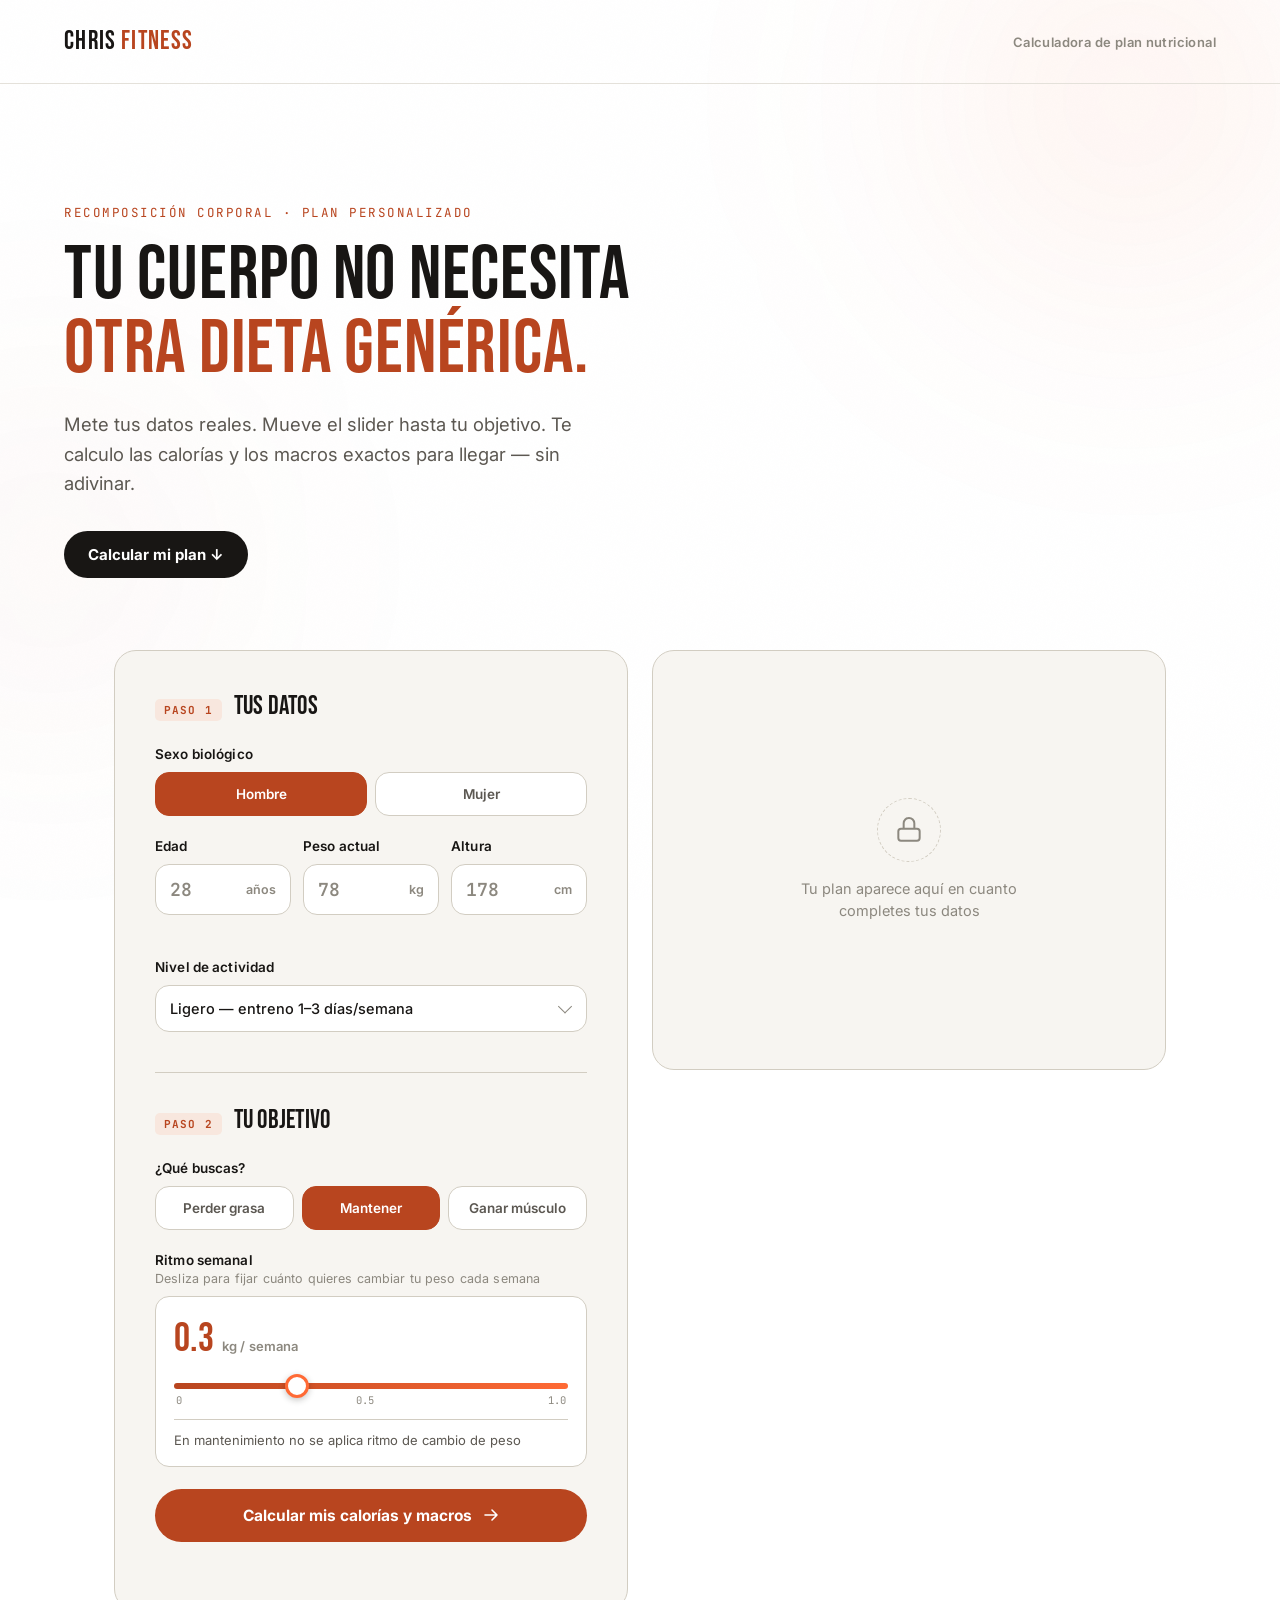
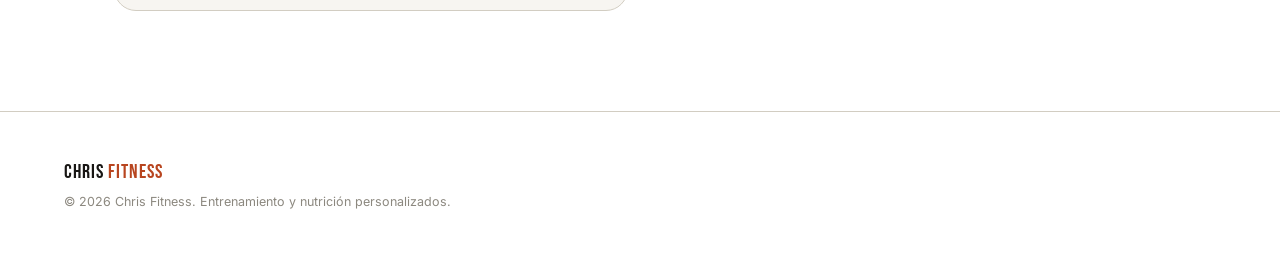
==== index.html @ 891bb75c "Add files via upload" ====
<!DOCTYPE html>
<html lang="es">
<head>
<meta charset="UTF-8">
<meta name="viewport" content="width=device-width, initial-scale=1.0">
<title>Chris Fitness — Calculadora de Calorías y Macros</title>
<meta name="description" content="Calcula tus calorías y macros personalizados en base a tu edad, peso, altura y objetivo. Recibe tu plan en tu correo.">

<link rel="preconnect" href="https://fonts.googleapis.com">
<link rel="preconnect" href="https://fonts.gstatic.com" crossorigin>
<link href="https://fonts.googleapis.com/css2?family=Bebas+Neue&family=Inter:wght@400;500;600;700;800&family=JetBrains+Mono:wght@400;500;600&display=swap" rel="stylesheet">

<link rel="stylesheet" href="style.css">
</head>
<body>

<!-- ===================== FONDO AMBIENTAL ===================== -->
<div class="grain"></div>
<div class="glow glow--1"></div>
<div class="glow glow--2"></div>

<!-- ===================== NAV ===================== -->
<header class="nav">
  <div class="nav__mark">CHRIS<span>FITNESS</span></div>
  <div class="nav__tag">Calculadora de plan nutricional</div>
</header>

<main>

  <!-- ===================== HERO ===================== -->
  <section class="hero">
    <p class="hero__eyebrow">Recomposición corporal · Plan personalizado</p>
    <h1 class="hero__title">
      Tu cuerpo no necesita<br>
      <span class="hero__title-accent">otra dieta genérica.</span>
    </h1>
    <p class="hero__sub">
      Mete tus datos reales. Mueve el slider hasta tu objetivo.
      Te calculo las calorías y los macros exactos para llegar — sin adivinar.
    </p>
    <a href="#calculadora" class="hero__cta">Calcular mi plan ↓</a>
  </section>

  <!-- ===================== CALCULADORA ===================== -->
  <section class="calc" id="calculadora">

    <div class="calc__panel">

      <div class="calc__head">
        <span class="calc__step">PASO 1</span>
        <h2>Tus datos</h2>
      </div>

      <!-- Sexo -->
      <div class="field">
        <label class="field__label">Sexo biológico</label>
        <div class="toggle-group" id="sexGroup">
          <button type="button" class="toggle-btn is-active" data-value="male">Hombre</button>
          <button type="button" class="toggle-btn" data-value="female">Mujer</button>
        </div>
      </div>

      <!-- Edad / Peso / Altura -->
      <div class="field-grid">
        <div class="field">
          <label class="field__label" for="age">Edad</label>
          <div class="input-unit">
            <input type="number" id="age" inputmode="numeric" placeholder="28" min="14" max="90">
            <span class="input-unit__suffix">años</span>
          </div>
        </div>
        <div class="field">
          <label class="field__label" for="weight">Peso actual</label>
          <div class="input-unit">
            <input type="number" id="weight" inputmode="decimal" placeholder="78" min="30" max="250" step="0.1">
            <span class="input-unit__suffix">kg</span>
          </div>
        </div>
        <div class="field">
          <label class="field__label" for="height">Altura</label>
          <div class="input-unit">
            <input type="number" id="height" inputmode="numeric" placeholder="178" min="120" max="230">
            <span class="input-unit__suffix">cm</span>
          </div>
        </div>
      </div>

      <!-- Actividad -->
      <div class="field">
        <label class="field__label">Nivel de actividad</label>
        <div class="select-wrap">
          <select id="activity">
            <option value="1.2">Sedentario — apenas me muevo, trabajo de oficina</option>
            <option value="1.375" selected>Ligero — entreno 1–3 días/semana</option>
            <option value="1.55">Moderado — entreno 3–5 días/semana</option>
            <option value="1.725">Alto — entreno 6–7 días/semana</option>
            <option value="1.9">Muy alto — entreno intenso + trabajo físico</option>
          </select>
        </div>
      </div>

      <div class="calc__head calc__head--spaced">
        <span class="calc__step">PASO 2</span>
        <h2>Tu objetivo</h2>
      </div>

      <!-- Objetivo -->
      <div class="field">
        <label class="field__label">¿Qué buscas?</label>
        <div class="toggle-group toggle-group--3" id="goalGroup">
          <button type="button" class="toggle-btn" data-value="lose">Perder grasa</button>
          <button type="button" class="toggle-btn is-active" data-value="maintain">Mantener</button>
          <button type="button" class="toggle-btn" data-value="gain">Ganar músculo</button>
        </div>
      </div>

      <!-- Slider de ritmo semanal -->
      <div class="field" id="paceField">
        <label class="field__label">
          Ritmo semanal
          <span class="field__hint">Desliza para fijar cuánto quieres cambiar tu peso cada semana</span>
        </label>

        <div class="slider-block">
          <div class="slider-block__readout">
            <span id="paceValue">0.5</span><span class="slider-block__unit">kg / semana</span>
          </div>

          <input type="range" id="paceSlider" min="0" max="10" step="1" value="3">

          <div class="slider-block__ticks" id="paceTicks"></div>
          <p class="slider-block__note" id="paceNote">Ritmo moderado — recomendado para la mayoría</p>
        </div>
      </div>

      <button class="calc__submit" id="calcBtn">
        <span>Calcular mis calorías y macros</span>
        <svg width="18" height="18" viewBox="0 0 18 18" fill="none"><path d="M3 9H15M15 9L10 4M15 9L10 14" stroke="currentColor" stroke-width="1.6" stroke-linecap="round" stroke-linejoin="round"/></svg>
      </button>
      <p class="calc__error" id="formError"></p>

    </div>

    <!-- ===================== RESULTADOS ===================== -->
    <div class="result" id="resultPanel">

      <div class="result__locked" id="resultLocked">
        <div class="result__locked-icon">
          <svg width="32" height="32" viewBox="0 0 24 24" fill="none"><rect x="4" y="11" width="16" height="9" rx="2" stroke="currentColor" stroke-width="1.5"/><path d="M8 11V7a4 4 0 018 0v4" stroke="currentColor" stroke-width="1.5"/></svg>
        </div>
        <p>Tu plan aparece aquí en cuanto completes tus datos</p>
      </div>

      <div class="result__content" id="resultContent">

        <div class="result__top">
          <span class="result__eyebrow" id="resultGoalLabel">TU PLAN</span>
          <h3 class="result__kcal"><span id="kcalValue">0</span><span class="result__kcal-unit">kcal / día</span></h3>
          <p class="result__sub" id="resultExplain"></p>
        </div>

        <div class="result__macros">
          <div class="macro-card macro-card--protein">
            <span class="macro-card__label">Proteína</span>
            <span class="macro-card__value"><span id="proteinG">0</span>g</span>
            <span class="macro-card__kcal" id="proteinKcal">0 kcal</span>
            <div class="macro-card__bar"><div class="macro-card__bar-fill" id="proteinBar"></div></div>
          </div>
          <div class="macro-card macro-card--carbs">
            <span class="macro-card__label">Carbohidratos</span>
            <span class="macro-card__value"><span id="carbsG">0</span>g</span>
            <span class="macro-card__kcal" id="carbsKcal">0 kcal</span>
            <div class="macro-card__bar"><div class="macro-card__bar-fill" id="carbsBar"></div></div>
          </div>
          <div class="macro-card macro-card--fat">
            <span class="macro-card__label">Grasas</span>
            <span class="macro-card__value"><span id="fatG">0</span>g</span>
            <span class="macro-card__kcal" id="fatKcal">0 kcal</span>
            <div class="macro-card__bar"><div class="macro-card__bar-fill" id="fatBar"></div></div>
          </div>
        </div>

        <div class="result__meta">
          <div class="result__meta-item">
            <span>Mantenimiento</span>
            <strong id="tdeeValue">0 kcal</strong>
          </div>
          <div class="result__meta-item">
            <span>Tiempo estimado al objetivo</span>
            <strong id="etaValue">—</strong>
          </div>
        </div>

        <!-- Email capture -->
        <div class="email-gate" id="emailGate">
          <div class="email-gate__divider"><span>Recibe tu dieta completa</span></div>
          <p class="email-gate__copy">Te mando tu plan detallado con reparto de comidas, alimentos recomendados y ajustes según tu progreso.</p>

          <form id="emailForm" class="email-gate__form">
            <input type="email" id="emailInput" placeholder="tucorreo@ejemplo.com" required autocomplete="email">
            <button type="submit" id="emailSubmitBtn">
              <span>Enviarme mi plan</span>
            </button>
          </form>
          <p class="email-gate__fine">Sin spam. Solo tu plan y seguimiento de Chris Fitness.</p>
          <p class="email-gate__status" id="emailStatus"></p>
        </div>

        <div class="email-gate__success" id="emailSuccess">
          <svg width="40" height="40" viewBox="0 0 24 24" fill="none"><circle cx="12" cy="12" r="10" stroke="currentColor" stroke-width="1.5"/><path d="M8 12.5L10.5 15L16 9" stroke="currentColor" stroke-width="1.7" stroke-linecap="round" stroke-linejoin="round"/></svg>
          <h4>Listo. Revisa tu correo.</h4>
          <p>Tu plan con macros, comidas y seguimiento llega en breve. Si no lo ves, revisa spam.</p>
        </div>

      </div>
    </div>

  </section>

</main>

<footer class="footer">
  <div class="nav__mark nav__mark--footer">CHRIS<span>FITNESS</span></div>
  <p>© 2026 Chris Fitness. Entrenamiento y nutrición personalizados.</p>
</footer>

<script src="script.js"></script>
</body>
</html>
---- style.css ----
/* ===================================================
   CHRIS FITNESS — Calculadora de Calorías y Macros
   Sistema de diseño (tema claro):
   Color  → blanco #FFFFFF, crema panel #F7F5F1, gris línea #E4E1DA,
            negro texto #181614, gris texto #5C5852,
            naranja CF #FF6A35, ámbar profundo #B8451F
   Type   → Bebas Neue (display/números), Inter (cuerpo), JetBrains Mono (datos)
   ================================================== */

:root {
  --bg: #FFFFFF;
  --panel: #F7F5F1;
  --panel-2: #EFEBE3;
  --line: #E4E1DA;
  --line-strong: #D2CDC2;
  --ink: #181614;
  --ink-dim: #5C5852;
  --ink-faint: #8C887F;
  --orange: #FF6A35;
  --orange-deep: #B8451F;
  --orange-dim: rgba(255,106,53,0.10);
  --protein: #FF6A35;
  --carbs: #D89A1E;
  --fat: #2F9E63;

  --display: 'Bebas Neue', sans-serif;
  --body: 'Inter', sans-serif;
  --mono: 'JetBrains Mono', monospace;

  --radius: 14px;
  --radius-lg: 22px;
}

* { box-sizing: border-box; }

html { scroll-behavior: smooth; }

@media (prefers-reduced-motion: reduce) {
  html { scroll-behavior: auto; }
  *, *::before, *::after { animation-duration: 0.001ms !important; transition-duration: 0.001ms !important; }
}

body {
  margin: 0;
  background: var(--bg);
  color: var(--ink);
  font-family: var(--body);
  -webkit-font-smoothing: antialiased;
  position: relative;
  overflow-x: hidden;
}

/* ---------- ambient bg ---------- */
.grain {
  position: fixed; inset: 0; pointer-events: none; z-index: 1;
  opacity: 0.02;
  background-image: url("data:image/svg+xml,%3Csvg xmlns='http://www.w3.org/2000/svg' width='120' height='120'%3E%3Cfilter id='n'%3E%3CfeTurbulence type='fractalNoise' baseFrequency='0.9' numOctaves='2' stitchTiles='stitch'/%3E%3C/filter%3E%3Crect width='100%25' height='100%25' filter='url(%23n)'/%3E%3C/svg%3E");
}
.glow {
  position: fixed; border-radius: 50%; filter: blur(120px); pointer-events: none; z-index: 0;
}
.glow--1 { width: 600px; height: 600px; top: -200px; right: -150px; background: radial-gradient(circle, rgba(255,107,53,0.10), transparent 70%); }
.glow--2 { width: 500px; height: 500px; bottom: 10%; left: -200px; background: radial-gradient(circle, rgba(184,69,31,0.06), transparent 70%); }

main, header, footer { position: relative; z-index: 2; }


/* ---------- nav ---------- */
.nav {
  display: flex; align-items: center; justify-content: space-between;
  padding: 26px clamp(20px, 5vw, 64px);
  border-bottom: 1px solid var(--line);
}
.nav__mark {
  font-family: var(--display);
  font-size: 26px; letter-spacing: 0.05em;
  color: var(--ink);
  font-weight: 400;
}
.nav__mark span { color: var(--orange-deep); margin-left: 0.18em; }
.nav__tag {
  font-size: 13px; color: var(--ink-faint);
  font-weight: 600; letter-spacing: 0.03em;
  display: none;
}
@media (min-width: 640px) { .nav__tag { display: block; } }

/* ---------- hero ---------- */
.hero {
  padding: clamp(56px, 10vw, 120px) clamp(20px, 5vw, 64px) clamp(40px, 6vw, 72px);
  max-width: 900px;
}
.hero__eyebrow {
  font-family: var(--mono);
  font-size: 12.5px; letter-spacing: 0.12em; text-transform: uppercase;
  color: var(--orange-deep);
  margin: 0 0 18px;
}
.hero__title {
  font-family: var(--display);
  font-weight: 400;
  font-size: clamp(40px, 7vw, 76px);
  line-height: 0.98;
  letter-spacing: 0.01em;
  margin: 0 0 22px;
  color: var(--ink);
}
.hero__title-accent { color: var(--orange-deep); }
.hero__sub {
  font-size: clamp(16px, 2vw, 18.5px);
  line-height: 1.6;
  color: var(--ink-dim);
  max-width: 540px;
  margin: 0 0 32px;
  font-weight: 400;
}
.hero__cta {
  display: inline-flex; align-items: center; gap: 8px;
  font-family: var(--body); font-weight: 700; font-size: 15px;
  color: #FFFFFF; background: var(--ink);
  padding: 14px 24px; border-radius: 100px;
  text-decoration: none;
  transition: transform 0.2s ease, background 0.2s ease;
}
.hero__cta:hover { background: var(--orange); transform: translateY(-2px); }

/* ---------- calc layout ---------- */
.calc {
  padding: 0 clamp(20px, 5vw, 64px) clamp(60px, 8vw, 100px);
  max-width: 1180px;
  margin: 0 auto;
  display: grid;
  grid-template-columns: 1fr;
  gap: 20px;
  scroll-margin-top: 24px;
}
@media (min-width: 980px) {
  .calc { grid-template-columns: 1fr 1fr; align-items: start; gap: 24px; }
}

.calc__panel, .result {
  background: var(--panel);
  border: 1px solid var(--line-strong);
  border-radius: var(--radius-lg);
  padding: clamp(24px, 4vw, 40px);
}

.calc__head { display: flex; align-items: baseline; gap: 12px; margin-bottom: 24px; }
.calc__head--spaced { margin-top: 40px; padding-top: 32px; border-top: 1px solid var(--line-strong); }
.calc__step {
  font-family: var(--mono); font-size: 11px; letter-spacing: 0.1em;
  color: var(--orange-deep); background: var(--orange-dim);
  padding: 4px 9px; border-radius: 5px; font-weight: 700;
}
.calc__head h2 {
  font-family: var(--display); font-weight: 400; font-size: 26px;
  margin: 0; letter-spacing: 0.01em; color: var(--ink);
}

.field { margin-bottom: 22px; }
.field__label {
  display: block; font-size: 13.5px; font-weight: 600;
  color: var(--ink); margin-bottom: 10px; letter-spacing: 0.01em;
}
.field__hint {
  display: block; font-size: 12.5px; font-weight: 400;
  color: var(--ink-faint); margin-top: 3px;
}

.field-grid {
  display: grid; grid-template-columns: repeat(3, 1fr); gap: 12px;
  margin-bottom: 22px;
}
@media (max-width: 480px) { .field-grid { gap: 10px; } }

.input-unit {
  position: relative; display: flex; align-items: center;
  background: #FFFFFF; border: 1px solid var(--line-strong);
  border-radius: var(--radius); overflow: hidden;
  transition: border-color 0.15s ease;
}
.input-unit:focus-within { border-color: var(--orange); }
.input-unit input {
  width: 100%; background: transparent; border: none; outline: none;
  color: var(--ink); font-family: var(--mono); font-size: 18px; font-weight: 600;
  padding: 13px 8px 13px 14px;
  -moz-appearance: textfield;
}
.input-unit input::-webkit-outer-spin-button,
.input-unit input::-webkit-inner-spin-button { -webkit-appearance: none; margin: 0; }
.input-unit input::placeholder { color: var(--ink-faint); }
.input-unit__suffix {
  font-size: 12.5px; color: var(--ink-faint); padding-right: 14px;
  white-space: nowrap; font-weight: 600;
}

.toggle-group {
  display: grid; grid-template-columns: 1fr 1fr; gap: 8px;
}
.toggle-group--3 { grid-template-columns: 1fr 1fr 1fr; }
.toggle-btn {
  font-family: var(--body); font-weight: 600; font-size: 13.5px;
  color: var(--ink-dim); background: #FFFFFF;
  border: 1px solid var(--line-strong); border-radius: var(--radius);
  padding: 13px 10px; cursor: pointer;
  transition: all 0.18s ease;
}
.toggle-btn:hover { border-color: var(--orange); color: var(--ink); }
.toggle-btn.is-active {
  background: var(--orange-deep); border-color: var(--orange-deep); color: #FFFFFF;
}

.select-wrap {
  position: relative; background: #FFFFFF;
  border: 1px solid var(--line-strong); border-radius: var(--radius);
}
.select-wrap::after {
  content: ''; position: absolute; right: 16px; top: 50%;
  width: 9px; height: 9px; border-right: 1.5px solid var(--ink-faint); border-bottom: 1.5px solid var(--ink-faint);
  transform: translateY(-65%) rotate(45deg); pointer-events: none;
}
.select-wrap select {
  width: 100%; appearance: none; background: transparent; border: none; outline: none;
  color: var(--ink); font-family: var(--body); font-size: 14.5px; font-weight: 500;
  padding: 14px 36px 14px 14px; cursor: pointer;
}
.select-wrap select option { background: #FFFFFF; color: var(--ink); }

/* ---------- pace slider (signature element) ---------- */
.slider-block {
  background: #FFFFFF; border: 1px solid var(--line-strong);
  border-radius: var(--radius); padding: 22px 18px 18px;
}
.slider-block__readout {
  font-family: var(--display); font-size: 40px; line-height: 1;
  color: var(--orange-deep); margin-bottom: 14px;
  display: flex; align-items: baseline; gap: 8px;
}
.slider-block__unit {
  font-family: var(--body); font-size: 13px; font-weight: 600;
  color: var(--ink-faint); letter-spacing: 0.01em;
}

#paceSlider {
  -webkit-appearance: none; appearance: none;
  width: 100%; height: 6px; border-radius: 4px;
  background: linear-gradient(90deg, var(--orange-deep), var(--orange));
  outline: none; cursor: pointer; margin: 6px 0 4px;
}
#paceSlider::-webkit-slider-thumb {
  -webkit-appearance: none; appearance: none;
  width: 24px; height: 24px; border-radius: 50%;
  background: #FFFFFF; border: 3px solid var(--orange);
  cursor: grab; box-shadow: 0 2px 6px rgba(24,22,20,0.25);
  transition: transform 0.12s ease;
}
#paceSlider::-webkit-slider-thumb:active { cursor: grabbing; transform: scale(1.12); }
#paceSlider::-moz-range-thumb {
  width: 24px; height: 24px; border-radius: 50%;
  background: #FFFFFF; border: 3px solid var(--orange);
  cursor: grab; box-shadow: 0 2px 6px rgba(24,22,20,0.25);
}
#paceSlider:focus-visible { outline: 2px solid var(--orange-deep); outline-offset: 4px; }

.slider-block__ticks {
  display: flex; justify-content: space-between;
  font-family: var(--mono); font-size: 10.5px; color: var(--ink-faint);
  padding: 0 2px; margin-bottom: 12px;
}
.slider-block__ticks span.is-current { color: var(--orange-deep); font-weight: 700; }

.slider-block__note {
  margin: 0; font-size: 13px; color: var(--ink-dim);
  border-top: 1px solid var(--line-strong); padding-top: 12px;
}

#paceField.is-disabled { opacity: 0.4; pointer-events: none; filter: grayscale(0.6); }

.calc__submit {
  width: 100%; display: flex; align-items: center; justify-content: center; gap: 10px;
  background: var(--orange-deep); color: #FFFFFF;
  font-family: var(--body); font-weight: 700; font-size: 15.5px;
  border: none; border-radius: 100px; padding: 17px 20px;
  cursor: pointer; margin-top: 8px;
  transition: background 0.18s ease, transform 0.15s ease;
}
.calc__submit:hover { background: var(--orange); transform: translateY(-1px); }
.calc__submit:active { transform: translateY(0); }
.calc__submit svg { transition: transform 0.18s ease; }
.calc__submit:hover svg { transform: translateX(3px); }

.calc__error {
  color: #C0392B; font-size: 13px; font-weight: 600; text-align: center;
  margin: 12px 0 0; min-height: 16px;
}

/* ---------- result panel ---------- */
.result {
  min-height: 420px;
  display: flex; flex-direction: column;
  position: relative;
}
@media (min-width: 980px) { .result { position: sticky; top: 24px; } }

.result__locked {
  flex: 1; display: flex; flex-direction: column; align-items: center; justify-content: center;
  text-align: center; gap: 16px; padding: 40px 20px; color: var(--ink-faint);
}
.result__locked-icon {
  width: 64px; height: 64px; border-radius: 50%;
  border: 1px dashed var(--line-strong);
  display: flex; align-items: center; justify-content: center;
  color: var(--ink-faint);
}
.result__locked p { margin: 0; font-size: 14.5px; max-width: 240px; line-height: 1.5; }

.result__content { display: none; flex: 1; flex-direction: column; }
.result__content.is-visible { display: flex; animation: rise 0.5s ease; }
@keyframes rise { from { opacity: 0; transform: translateY(10px); } to { opacity: 1; transform: translateY(0); } }

.result__eyebrow {
  font-family: var(--mono); font-size: 11.5px; letter-spacing: 0.12em;
  color: var(--orange-deep); font-weight: 700;
}
.result__kcal {
  font-family: var(--display); font-weight: 400;
  font-size: clamp(56px, 8vw, 80px); line-height: 0.95;
  margin: 8px 0 6px; color: var(--ink);
  display: flex; align-items: baseline; gap: 12px; flex-wrap: wrap;
}
.result__kcal-unit { font-family: var(--body); font-size: 15px; font-weight: 600; color: var(--ink-faint); }
.result__sub { margin: 0 0 26px; color: var(--ink-dim); font-size: 14.5px; line-height: 1.55; max-width: 460px; }

.result__macros { display: grid; grid-template-columns: 1fr 1fr 1fr; gap: 10px; margin-bottom: 24px; }
@media (max-width: 420px) { .result__macros { grid-template-columns: 1fr; } }

.macro-card {
  background: #FFFFFF; border: 1px solid var(--line-strong);
  border-radius: var(--radius); padding: 16px 14px;
  display: flex; flex-direction: column; gap: 4px;
}
.macro-card__label { font-size: 12px; font-weight: 600; color: var(--ink-faint); }
.macro-card__value { font-family: var(--display); font-size: 30px; color: var(--ink); line-height: 1; margin-top: 2px; }
.macro-card__kcal { font-family: var(--mono); font-size: 11px; color: var(--ink-faint); }
.macro-card__bar {
  height: 4px; border-radius: 3px; background: var(--line-strong);
  margin-top: 10px; overflow: hidden;
}
.macro-card__bar-fill { height: 100%; width: 0%; border-radius: 3px; transition: width 0.6s ease; }
.macro-card--protein .macro-card__bar-fill { background: var(--protein); }
.macro-card--carbs .macro-card__bar-fill { background: var(--carbs); }
.macro-card--fat .macro-card__bar-fill { background: var(--fat); }

.result__meta {
  display: grid; grid-template-columns: 1fr 1fr; gap: 10px; margin-bottom: 28px;
}
.result__meta-item {
  background: #FFFFFF; border: 1px solid var(--line-strong);
  border-radius: var(--radius); padding: 14px 16px;
  display: flex; flex-direction: column; gap: 6px;
}
.result__meta-item span { font-size: 11.5px; color: var(--ink-faint); font-weight: 600; }
.result__meta-item strong { font-family: var(--mono); font-size: 16px; color: var(--ink); font-weight: 700; }

/* ---------- email gate ---------- */
.email-gate {
  border-top: 1px solid var(--line-strong); padding-top: 24px; margin-top: auto;
}
.email-gate__divider {
  text-align: center; position: relative; margin-bottom: 16px;
}
.email-gate__divider span {
  font-family: var(--mono); font-size: 11.5px; letter-spacing: 0.08em; text-transform: uppercase;
  color: var(--orange-deep); background: var(--panel); padding: 0 4px; font-weight: 700;
}
.email-gate__copy {
  font-size: 13.5px; color: var(--ink-dim); text-align: center;
  margin: 0 0 18px; line-height: 1.5;
}
.email-gate__form {
  display: flex; gap: 8px; flex-wrap: wrap;
}
.email-gate__form input {
  flex: 1 1 200px; background: #FFFFFF; border: 1px solid var(--line-strong);
  border-radius: 100px; padding: 13px 18px; color: var(--ink);
  font-family: var(--body); font-size: 14px; outline: none;
  transition: border-color 0.15s ease;
}
.email-gate__form input:focus { border-color: var(--orange); }
.email-gate__form input::placeholder { color: var(--ink-faint); }
.email-gate__form button {
  flex: 0 0 auto; background: var(--ink); color: #FFFFFF;
  font-family: var(--body); font-weight: 700; font-size: 14px;
  border: none; border-radius: 100px; padding: 13px 22px; cursor: pointer;
  transition: background 0.18s ease, opacity 0.18s ease;
  white-space: nowrap;
}
.email-gate__form button:hover { background: var(--orange); }
.email-gate__form button:disabled { opacity: 0.6; cursor: not-allowed; }
.email-gate__fine { text-align: center; font-size: 11.5px; color: var(--ink-faint); margin: 12px 0 0; }
.email-gate__status { text-align: center; font-size: 13px; color: #C0392B; margin: 10px 0 0; min-height: 16px; font-weight: 600; }

.email-gate__success {
  display: none; flex-direction: column; align-items: center; text-align: center;
  gap: 10px; padding: 30px 10px 10px; border-top: 1px solid var(--line-strong); margin-top: auto;
  color: var(--fat);
}
.email-gate__success.is-visible { display: flex; animation: rise 0.5s ease; }
.email-gate__success h4 { font-family: var(--display); font-weight: 400; font-size: 22px; margin: 4px 0 0; color: var(--ink); letter-spacing: 0.01em; }
.email-gate__success p { margin: 0; font-size: 13.5px; color: var(--ink-dim); max-width: 320px; line-height: 1.5; }

/* ---------- footer ---------- */
.footer {
  padding: 48px clamp(20px, 5vw, 64px) 60px;
  display: flex; flex-direction: column; gap: 10px;
  border-top: 1px solid var(--line-strong);
}
.nav__mark--footer { font-size: 20px; }
.footer p { margin: 0; font-size: 12.5px; color: var(--ink-faint); }
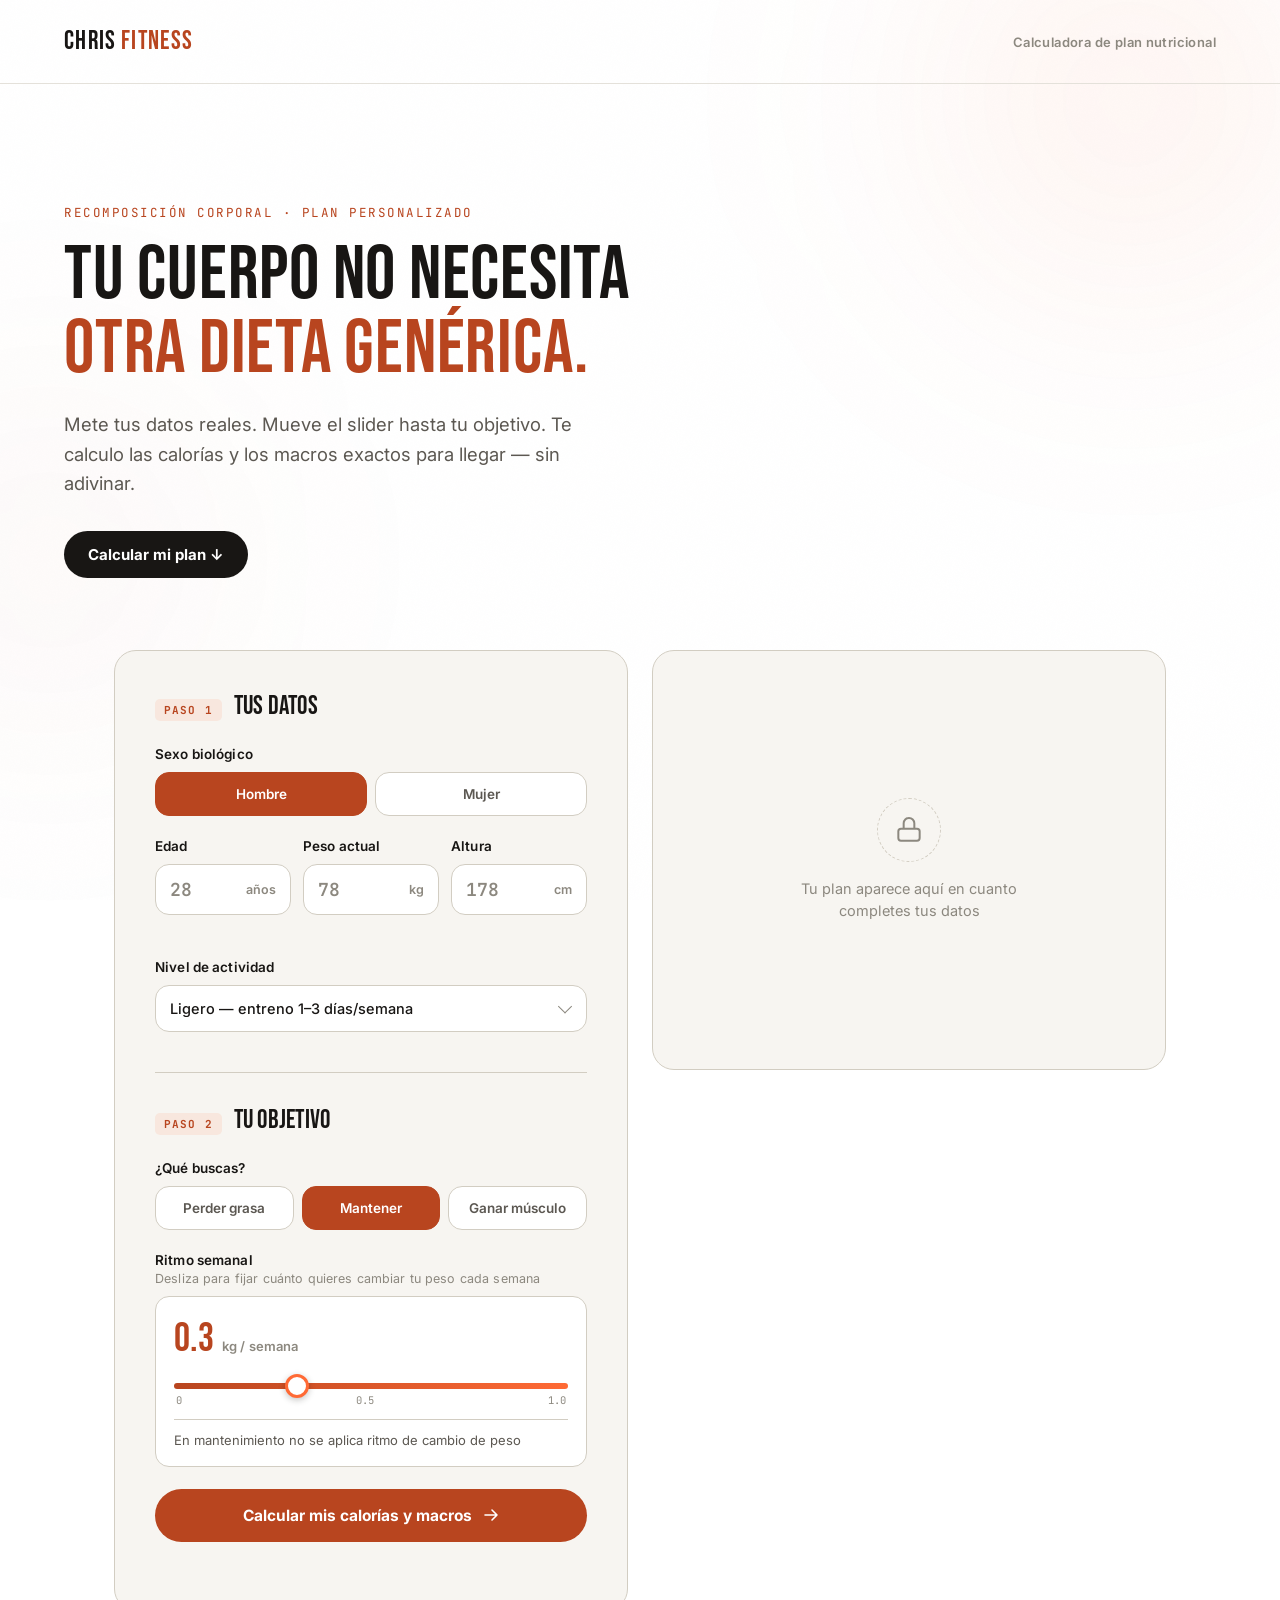
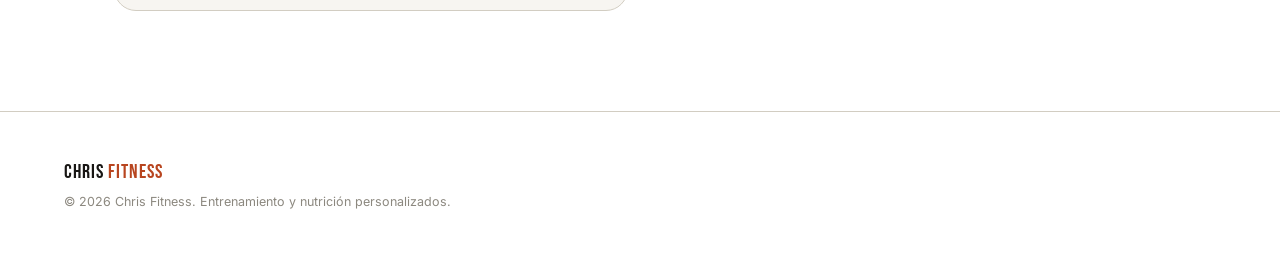
==== commit c6995fe0: "Add files via upload" ====
--- a/index.html
+++ b/index.html
@@ -4,7 +4,7 @@
 <meta charset="UTF-8">
 <meta name="viewport" content="width=device-width, initial-scale=1.0">
 <title>Chris Fitness — Calculadora de Calorías y Macros</title>
-<meta name="description" content="Calcula tus calorías y macros personalizados en base a tu edad, peso, altura y objetivo. Recibe tu plan en tu correo.">
+<meta name="description" content="Calcula tus calorías y macros personalizados en base a tu edad, peso, altura y objetivo. Recibe ideas de menú al instante.">
 
 <link rel="preconnect" href="https://fonts.googleapis.com">
 <link rel="preconnect" href="https://fonts.gstatic.com" crossorigin>
@@ -191,30 +191,38 @@
           </div>
         </div>
 
-        <!-- Email capture -->
-        <div class="email-gate" id="emailGate">
-          <div class="email-gate__divider"><span>Recibe tu dieta completa</span></div>
-          <p class="email-gate__copy">Te mando tu plan detallado con reparto de comidas, alimentos recomendados y ajustes según tu progreso.</p>
-
-          <form id="emailForm" class="email-gate__form">
-            <input type="email" id="emailInput" placeholder="tucorreo@ejemplo.com" required autocomplete="email">
-            <button type="submit" id="emailSubmitBtn">
-              <span>Enviarme mi plan</span>
-            </button>
-          </form>
-          <p class="email-gate__fine">Sin spam. Solo tu plan y seguimiento de Chris Fitness.</p>
-          <p class="email-gate__status" id="emailStatus"></p>
-        </div>
-
-        <div class="email-gate__success" id="emailSuccess">
-          <svg width="40" height="40" viewBox="0 0 24 24" fill="none"><circle cx="12" cy="12" r="10" stroke="currentColor" stroke-width="1.5"/><path d="M8 12.5L10.5 15L16 9" stroke="currentColor" stroke-width="1.7" stroke-linecap="round" stroke-linejoin="round"/></svg>
-          <h4>Listo. Revisa tu correo.</h4>
-          <p>Tu plan con macros, comidas y seguimiento llega en breve. Si no lo ves, revisa spam.</p>
-        </div>
-
-      </div>
-    </div>
-
+      </div>
+    </div>
+
+  </section>
+
+  <!-- ===================== MENÚ DE COMIDAS ===================== -->
+  <section class="menu" id="menuSection">
+    <div class="menu__head">
+      <span class="calc__step">PASO 3</span>
+      <h2>Aquí te dejo varias ideas de menús</h2>
+      <p class="menu__sub">No es tu plan 100% personalizado — son ejemplos para que veas cómo encajar tus macros. Para algo hecho a tu medida, hablamos.</p>
+    </div>
+
+    <div class="menu__tabs" id="menuTabs"></div>
+    <div class="menu__board" id="menuBoard"></div>
+    <button type="button" class="menu__refresh" id="menuRefreshBtn">
+      <svg width="15" height="15" viewBox="0 0 16 16" fill="none"><path d="M13.5 8a5.5 5.5 0 11-1.6-3.9M13.5 2v3.5H10" stroke="currentColor" stroke-width="1.4" stroke-linecap="round" stroke-linejoin="round"/></svg>
+      <span>Generar otras opciones</span>
+    </button>
+
+    <!-- WhatsApp CTA: siguiente nivel -->
+    <div class="wa-cta">
+      <div class="wa-cta__icon">
+        <svg width="22" height="22" viewBox="0 0 24 24" fill="currentColor"><path d="M17.6 6.32A8.86 8.86 0 0012.04 3.5a8.93 8.93 0 00-7.74 13.4L3.5 21l4.22-1.1a8.92 8.92 0 004.32 1.1h.01a8.93 8.93 0 008.93-8.93 8.86 8.86 0 00-2.78-5.75zm-5.56 13.7h-.01a7.4 7.4 0 01-3.78-1.04l-.27-.16-2.81.74.75-2.74-.18-.28a7.43 7.43 0 1113.78-3.92 7.44 7.44 0 01-7.48 7.4zm4.08-5.56c-.22-.11-1.32-.65-1.53-.73-.2-.07-.35-.11-.5.11-.15.22-.57.73-.7.88-.13.15-.26.16-.48.05-.22-.11-.94-.35-1.79-1.1-.66-.59-1.1-1.32-1.23-1.54-.13-.22-.01-.34.1-.45.1-.1.22-.26.33-.39.11-.13.15-.22.22-.37.07-.15.04-.28-.02-.39-.05-.11-.5-1.2-.68-1.65-.18-.43-.36-.37-.5-.38h-.43c-.15 0-.39.05-.59.28-.2.22-.78.76-.78 1.85 0 1.09.8 2.15.91 2.3.11.15 1.57 2.4 3.81 3.36.53.23.95.37 1.27.47.53.17 1.02.15 1.4.09.43-.06 1.32-.54 1.5-1.06.19-.52.19-.96.13-1.06-.06-.09-.2-.15-.42-.26z"/></svg>
+      </div>
+      <h4 class="wa-cta__title">¿Quieres llevarlo al siguiente nivel?</h4>
+      <p class="wa-cta__copy">Estos menús son una idea de partida. Si quieres un plan 100% adaptado a ti, con seguimiento real y ajustes semanales, hablamos por WhatsApp.</p>
+      <a href="https://wa.me/message/N67CCCESBR3SO1" target="_blank" rel="noopener" class="wa-cta__btn">
+        <svg width="18" height="18" viewBox="0 0 24 24" fill="currentColor"><path d="M17.6 6.32A8.86 8.86 0 0012.04 3.5a8.93 8.93 0 00-7.74 13.4L3.5 21l4.22-1.1a8.92 8.92 0 004.32 1.1h.01a8.93 8.93 0 008.93-8.93 8.86 8.86 0 00-2.78-5.75zm-5.56 13.7h-.01a7.4 7.4 0 01-3.78-1.04l-.27-.16-2.81.74.75-2.74-.18-.28a7.43 7.43 0 1113.78-3.92 7.44 7.44 0 01-7.48 7.4zm4.08-5.56c-.22-.11-1.32-.65-1.53-.73-.2-.07-.35-.11-.5.11-.15.22-.57.73-.7.88-.13.15-.26.16-.48.05-.22-.11-.94-.35-1.79-1.1-.66-.59-1.1-1.32-1.23-1.54-.13-.22-.01-.34.1-.45.1-.1.22-.26.33-.39.11-.13.15-.22.22-.37.07-.15.04-.28-.02-.39-.05-.11-.5-1.2-.68-1.65-.18-.43-.36-.37-.5-.38h-.43c-.15 0-.39.05-.59.28-.2.22-.78.76-.78 1.85 0 1.09.8 2.15.91 2.3.11.15 1.57 2.4 3.81 3.36.53.23.95.37 1.27.47.53.17 1.02.15 1.4.09.43-.06 1.32-.54 1.5-1.06.19-.52.19-.96.13-1.06-.06-.09-.2-.15-.42-.26z"/></svg>
+        <span>Hablar con Chris por WhatsApp</span>
+      </a>
+    </div>
   </section>
 
 </main>
@@ -224,6 +232,7 @@
   <p>© 2026 Chris Fitness. Entrenamiento y nutrición personalizados.</p>
 </footer>
 
+<script src="meals.js"></script>
 <script src="script.js"></script>
 </body>
 </html>
--- a/style.css
+++ b/style.css
@@ -362,52 +362,121 @@
 .result__meta-item span { font-size: 11.5px; color: var(--ink-faint); font-weight: 600; }
 .result__meta-item strong { font-family: var(--mono); font-size: 16px; color: var(--ink); font-weight: 700; }
 
-/* ---------- email gate ---------- */
-.email-gate {
-  border-top: 1px solid var(--line-strong); padding-top: 24px; margin-top: auto;
-}
-.email-gate__divider {
-  text-align: center; position: relative; margin-bottom: 16px;
-}
-.email-gate__divider span {
-  font-family: var(--mono); font-size: 11.5px; letter-spacing: 0.08em; text-transform: uppercase;
-  color: var(--orange-deep); background: var(--panel); padding: 0 4px; font-weight: 700;
-}
-.email-gate__copy {
-  font-size: 13.5px; color: var(--ink-dim); text-align: center;
-  margin: 0 0 18px; line-height: 1.5;
-}
-.email-gate__form {
-  display: flex; gap: 8px; flex-wrap: wrap;
-}
-.email-gate__form input {
-  flex: 1 1 200px; background: #FFFFFF; border: 1px solid var(--line-strong);
-  border-radius: 100px; padding: 13px 18px; color: var(--ink);
-  font-family: var(--body); font-size: 14px; outline: none;
-  transition: border-color 0.15s ease;
-}
-.email-gate__form input:focus { border-color: var(--orange); }
-.email-gate__form input::placeholder { color: var(--ink-faint); }
-.email-gate__form button {
-  flex: 0 0 auto; background: var(--ink); color: #FFFFFF;
-  font-family: var(--body); font-weight: 700; font-size: 14px;
-  border: none; border-radius: 100px; padding: 13px 22px; cursor: pointer;
-  transition: background 0.18s ease, opacity 0.18s ease;
-  white-space: nowrap;
-}
-.email-gate__form button:hover { background: var(--orange); }
-.email-gate__form button:disabled { opacity: 0.6; cursor: not-allowed; }
-.email-gate__fine { text-align: center; font-size: 11.5px; color: var(--ink-faint); margin: 12px 0 0; }
-.email-gate__status { text-align: center; font-size: 13px; color: #C0392B; margin: 10px 0 0; min-height: 16px; font-weight: 600; }
-
-.email-gate__success {
-  display: none; flex-direction: column; align-items: center; text-align: center;
-  gap: 10px; padding: 30px 10px 10px; border-top: 1px solid var(--line-strong); margin-top: auto;
-  color: var(--fat);
-}
-.email-gate__success.is-visible { display: flex; animation: rise 0.5s ease; }
-.email-gate__success h4 { font-family: var(--display); font-weight: 400; font-size: 22px; margin: 4px 0 0; color: var(--ink); letter-spacing: 0.01em; }
-.email-gate__success p { margin: 0; font-size: 13.5px; color: var(--ink-dim); max-width: 320px; line-height: 1.5; }
+/* ---------- menú de comidas ---------- */
+.menu {
+  padding: 0 clamp(20px, 5vw, 64px) clamp(60px, 8vw, 100px);
+  max-width: 900px;
+  margin: 0 auto;
+  display: none;
+}
+.menu.is-visible { display: block; animation: rise 0.5s ease; }
+
+.menu__head { text-align: center; margin-bottom: 28px; }
+.menu__head .calc__step { display: inline-block; margin-bottom: 14px; }
+.menu__head h2 {
+  font-family: var(--display); font-weight: 400; font-size: clamp(28px, 4vw, 36px);
+  margin: 0 0 8px; color: var(--ink); letter-spacing: 0.01em;
+}
+.menu__sub { margin: 0; color: var(--ink-dim); font-size: 15px; }
+
+.menu__tabs {
+  display: flex; justify-content: center; gap: 8px; margin-bottom: 24px; flex-wrap: wrap;
+}
+.menu-tab {
+  font-family: var(--body); font-weight: 700; font-size: 13.5px;
+  color: var(--ink-dim); background: #FFFFFF;
+  border: 1px solid var(--line-strong); border-radius: 100px;
+  padding: 11px 20px; cursor: pointer;
+  transition: all 0.18s ease;
+}
+.menu-tab:hover { border-color: var(--orange-deep); color: var(--ink); }
+.menu-tab.is-active { background: var(--ink); border-color: var(--ink); color: #FFFFFF; }
+
+.menu__board { display: flex; flex-direction: column; gap: 14px; }
+
+.meal-card {
+  background: var(--panel); border: 1px solid var(--line-strong);
+  border-radius: var(--radius-lg); padding: 22px clamp(18px, 3vw, 28px);
+}
+.meal-card__head {
+  display: flex; align-items: baseline; justify-content: space-between;
+  margin-bottom: 16px; flex-wrap: wrap; gap: 6px;
+  border-bottom: 1px solid var(--line-strong); padding-bottom: 14px;
+}
+.meal-card__title {
+  font-family: var(--display); font-weight: 400; font-size: 22px;
+  color: var(--ink); letter-spacing: 0.01em; margin: 0;
+}
+.meal-card__kcal {
+  font-family: var(--mono); font-size: 13px; font-weight: 600; color: var(--orange-deep);
+}
+.meal-card__items { display: flex; flex-direction: column; gap: 10px; margin-bottom: 16px; }
+.meal-card__item {
+  display: flex; justify-content: space-between; align-items: baseline;
+  font-size: 14px; gap: 12px;
+}
+.meal-card__item-name { color: var(--ink); font-weight: 500; }
+.meal-card__item-grams {
+  font-family: var(--mono); font-size: 13px; color: var(--ink-faint);
+  white-space: nowrap; flex-shrink: 0;
+}
+.meal-card__macros {
+  display: flex; gap: 16px; flex-wrap: wrap;
+  font-family: var(--mono); font-size: 12px; color: var(--ink-dim);
+  border-top: 1px solid var(--line-strong); padding-top: 14px;
+}
+.meal-card__macros b { color: var(--ink); font-weight: 700; }
+
+.menu__daytotal {
+  display: flex; justify-content: center; gap: 24px; flex-wrap: wrap;
+  background: var(--ink); border-radius: var(--radius-lg);
+  padding: 18px 24px; margin-top: 4px;
+}
+.menu__daytotal-item { text-align: center; }
+.menu__daytotal-item span {
+  display: block; font-size: 11px; color: rgba(255,255,255,0.6); font-weight: 600;
+  letter-spacing: 0.04em; text-transform: uppercase; margin-bottom: 4px;
+}
+.menu__daytotal-item strong {
+  font-family: var(--display); font-size: 22px; color: #FFFFFF; font-weight: 400;
+}
+
+.menu__refresh {
+  display: flex; align-items: center; justify-content: center; gap: 8px;
+  margin: 20px auto 0; background: none; border: 1px solid var(--line-strong);
+  border-radius: 100px; padding: 11px 20px; font-family: var(--body);
+  font-weight: 600; font-size: 13.5px; color: var(--ink-dim); cursor: pointer;
+  transition: all 0.18s ease;
+}
+.menu__refresh:hover { border-color: var(--orange-deep); color: var(--ink); }
+
+/* ---------- WhatsApp CTA ---------- */
+.wa-cta {
+  margin-top: 24px; padding-top: 28px; border-top: 1px solid var(--line-strong);
+  display: flex; flex-direction: column; align-items: center; text-align: center;
+}
+.wa-cta__icon {
+  width: 48px; height: 48px; border-radius: 50%;
+  background: #128C7E; color: #FFFFFF;
+  display: flex; align-items: center; justify-content: center;
+  margin-bottom: 14px;
+}
+.wa-cta__title {
+  font-family: var(--display); font-weight: 400; font-size: 22px;
+  color: var(--ink); margin: 0 0 8px; letter-spacing: 0.01em;
+}
+.wa-cta__copy {
+  font-size: 13.5px; color: var(--ink-dim); line-height: 1.55;
+  max-width: 380px; margin: 0 0 20px;
+}
+.wa-cta__btn {
+  display: inline-flex; align-items: center; gap: 9px;
+  background: #128C7E; color: #FFFFFF; text-decoration: none;
+  font-family: var(--body); font-weight: 700; font-size: 14.5px;
+  padding: 14px 26px; border-radius: 100px;
+  transition: background 0.18s ease, transform 0.15s ease;
+}
+.wa-cta__btn:hover { background: #0E6E63; transform: translateY(-1px); }
 
 /* ---------- footer ---------- */
 .footer {
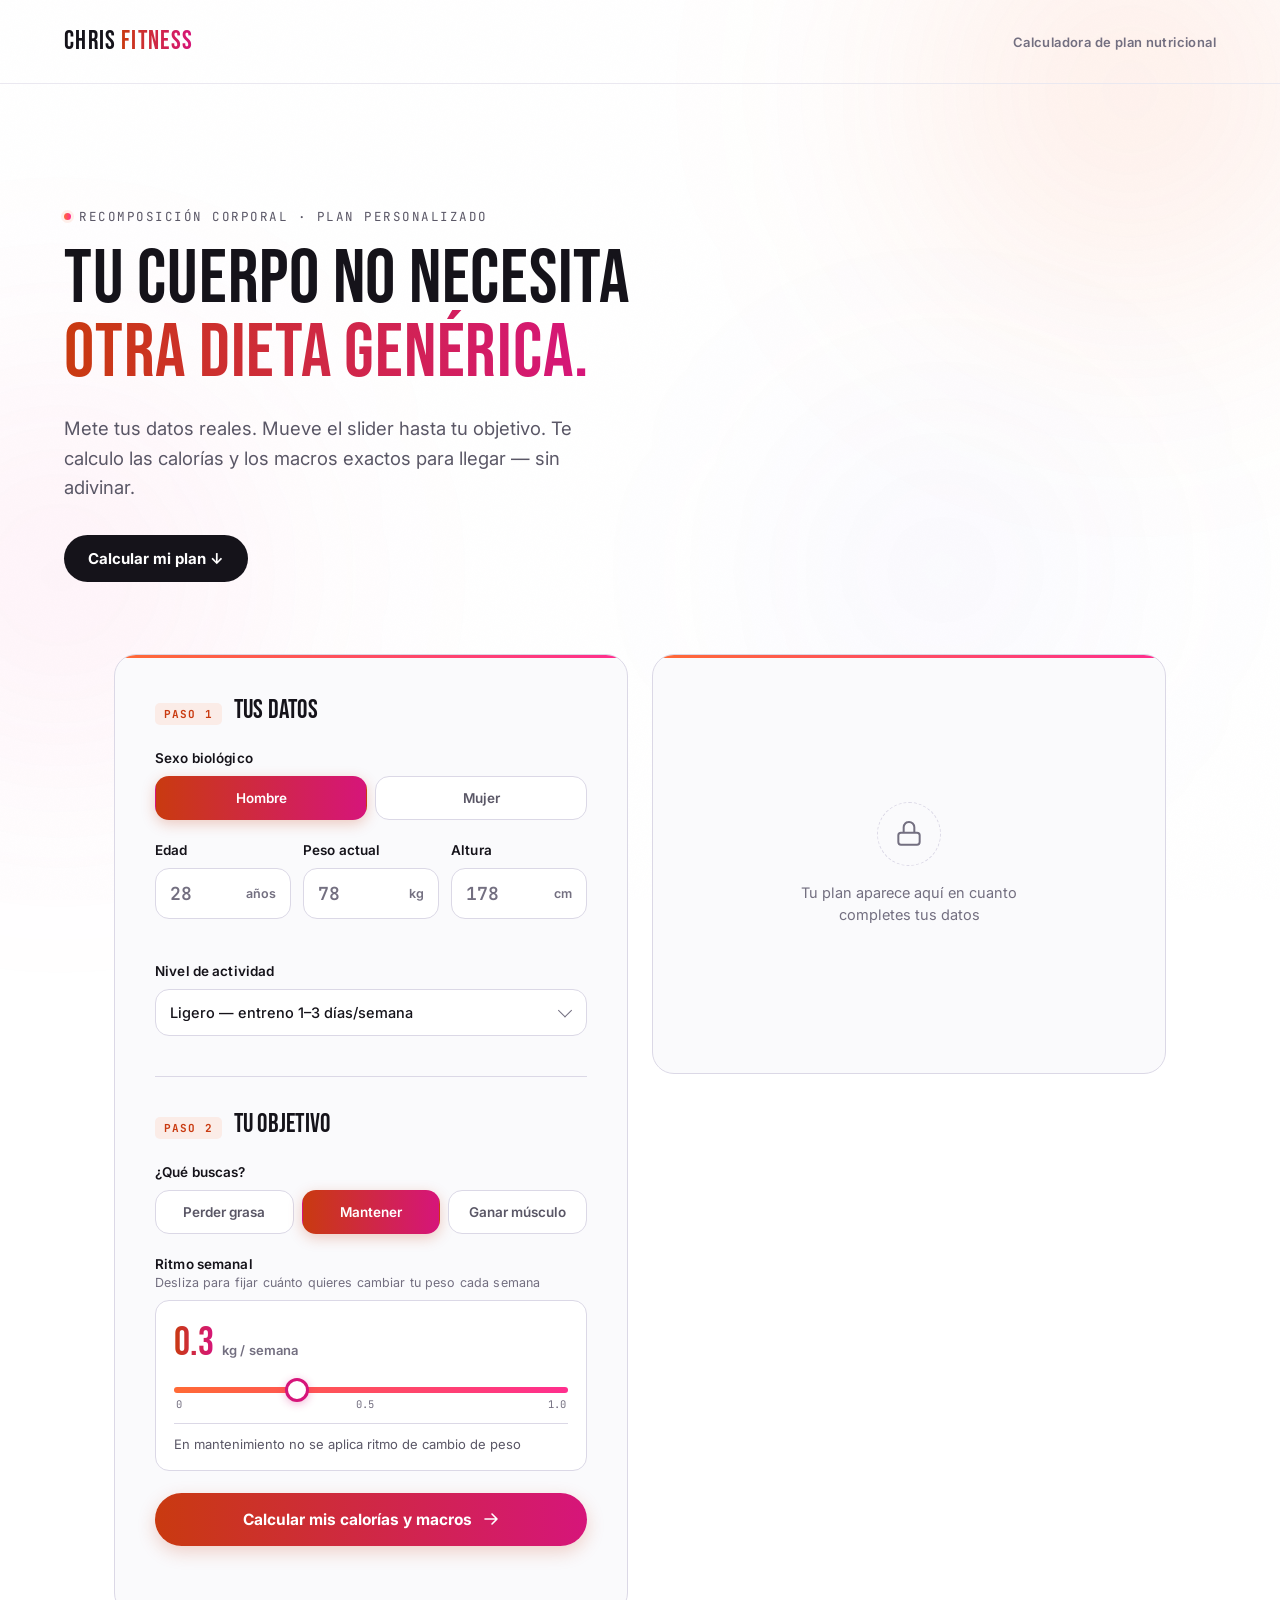
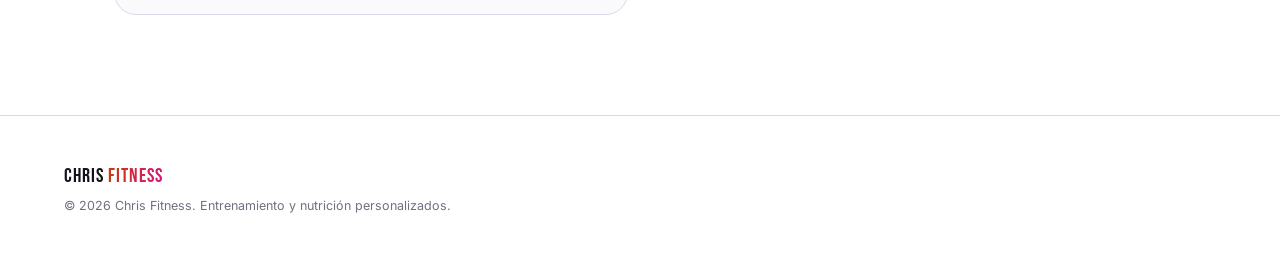
==== commit ad28b394: "Add files via upload" ====
--- a/index.html
+++ b/index.html
@@ -18,6 +18,7 @@
 <div class="grain"></div>
 <div class="glow glow--1"></div>
 <div class="glow glow--2"></div>
+<div class="glow glow--3"></div>
 
 <!-- ===================== NAV ===================== -->
 <header class="nav">
@@ -199,9 +200,20 @@
   <!-- ===================== MENÚ DE COMIDAS ===================== -->
   <section class="menu" id="menuSection">
     <div class="menu__head">
-      <span class="calc__step">PASO 3</span>
+      <div class="menu__badges">
+        <span class="calc__step">PASO 3</span>
+        <span class="menu__example-badge">
+          <svg width="13" height="13" viewBox="0 0 16 16" fill="none"><path d="M8 1L9.8 5.6L14.5 6L11 9.2L12 14L8 11.5L4 14L5 9.2L1.5 6L6.2 5.6L8 1Z" stroke="currentColor" stroke-width="1.3" stroke-linejoin="round"/></svg>
+          Solo ejemplos
+        </span>
+      </div>
       <h2>Aquí te dejo varias ideas de menús</h2>
       <p class="menu__sub">No es tu plan 100% personalizado — son ejemplos para que veas cómo encajar tus macros. Para algo hecho a tu medida, hablamos.</p>
+    </div>
+
+    <div class="menu__disclaimer">
+      <svg width="18" height="18" viewBox="0 0 24 24" fill="none"><circle cx="12" cy="12" r="9" stroke="currentColor" stroke-width="1.6"/><path d="M12 8v5" stroke="currentColor" stroke-width="1.6" stroke-linecap="round"/><circle cx="12" cy="16" r="0.9" fill="currentColor"/></svg>
+      <p><strong>Esto son ideas, no tu dieta real.</strong> Combinan alimentos que encajan con tus macros, pero un plan de verdad tiene en cuenta tus gustos, alergias, horarios y progreso semana a semana.</p>
     </div>
 
     <div class="menu__tabs" id="menuTabs"></div>
--- a/style.css
+++ b/style.css
@@ -1,27 +1,35 @@
 /* ===================================================
    CHRIS FITNESS — Calculadora de Calorías y Macros
-   Sistema de diseño (tema claro):
-   Color  → blanco #FFFFFF, crema panel #F7F5F1, gris línea #E4E1DA,
-            negro texto #181614, gris texto #5C5852,
-            naranja CF #FF6A35, ámbar profundo #B8451F
-   Type   → Bebas Neue (display/números), Inter (cuerpo), JetBrains Mono (datos)
+   Sistema de diseño (tema claro, futurista):
+   Color  → blanco #FFFFFF, panel #FAFAFC, tinta #15131A,
+            naranja CF #FF6A35, magenta energía #E5157A, violeta #6C5CE7
+   Type   → Bebas Neue (display/números, con gradiente en cifras clave),
+            Inter (cuerpo), JetBrains Mono (datos/HUD)
    ================================================== */
 
 :root {
   --bg: #FFFFFF;
-  --panel: #F7F5F1;
-  --panel-2: #EFEBE3;
-  --line: #E4E1DA;
-  --line-strong: #D2CDC2;
-  --ink: #181614;
-  --ink-dim: #5C5852;
-  --ink-faint: #8C887F;
+  --panel: #FAFAFC;
+  --panel-2: #F2F1F7;
+  --line: #EAE8F0;
+  --line-strong: #DBD8E6;
+  --ink: #15131A;
+  --ink-dim: #5A5766;
+  --ink-faint: #736F80;
   --orange: #FF6A35;
-  --orange-deep: #B8451F;
+  --orange-deep: #C93A10;
   --orange-dim: rgba(255,106,53,0.10);
-  --protein: #FF6A35;
-  --carbs: #D89A1E;
-  --fat: #2F9E63;
+  --magenta: #FF2E8E;
+  --magenta-deep: #D6157A;
+  --violet: #6C5CE7;
+  --violet-text: #5B4BD6;
+  --violet-dim: rgba(108,92,231,0.10);
+  --protein: #C93A10;
+  --carbs: #9C640B;
+  --fat: #167D4A;
+
+  --grad-energy: linear-gradient(90deg, var(--orange-deep), var(--magenta-deep));
+  --grad-energy-soft: linear-gradient(90deg, var(--orange), var(--magenta));
 
   --display: 'Bebas Neue', sans-serif;
   --body: 'Inter', sans-serif;
@@ -59,10 +67,12 @@
 .glow {
   position: fixed; border-radius: 50%; filter: blur(120px); pointer-events: none; z-index: 0;
 }
-.glow--1 { width: 600px; height: 600px; top: -200px; right: -150px; background: radial-gradient(circle, rgba(255,107,53,0.10), transparent 70%); }
-.glow--2 { width: 500px; height: 500px; bottom: 10%; left: -200px; background: radial-gradient(circle, rgba(184,69,31,0.06), transparent 70%); }
+.glow--1 { width: 620px; height: 620px; top: -220px; right: -160px; background: radial-gradient(circle, rgba(255,106,53,0.16), transparent 70%); }
+.glow--2 { width: 560px; height: 560px; bottom: 5%; left: -220px; background: radial-gradient(circle, rgba(255,46,142,0.10), transparent 70%); }
+.glow--3 { width: 420px; height: 420px; top: 40%; right: 10%; background: radial-gradient(circle, rgba(108,92,231,0.08), transparent 70%); }
 
 main, header, footer { position: relative; z-index: 2; }
+
 
 
 /* ---------- nav ---------- */
@@ -77,7 +87,17 @@
   color: var(--ink);
   font-weight: 400;
 }
-.nav__mark span { color: var(--orange-deep); margin-left: 0.18em; }
+.nav__mark span {
+  margin-left: 0.18em;
+  color: var(--orange-deep); /* fallback si no soporta background-clip */
+  background: var(--grad-energy);
+  -webkit-background-clip: text;
+  background-clip: text;
+  -webkit-text-fill-color: transparent;
+}
+@supports not (-webkit-background-clip: text) {
+  .nav__mark span { color: var(--orange-deep); }
+}
 .nav__tag {
   font-size: 13px; color: var(--ink-faint);
   font-weight: 600; letter-spacing: 0.03em;
@@ -93,8 +113,15 @@
 .hero__eyebrow {
   font-family: var(--mono);
   font-size: 12.5px; letter-spacing: 0.12em; text-transform: uppercase;
-  color: var(--orange-deep);
+  color: var(--ink-dim);
   margin: 0 0 18px;
+  display: inline-flex; align-items: center; gap: 8px;
+}
+.hero__eyebrow::before {
+  content: ''; width: 7px; height: 7px; border-radius: 50%;
+  background: var(--grad-energy-soft);
+  box-shadow: 0 0 0 3px var(--orange-dim);
+  flex-shrink: 0;
 }
 .hero__title {
   font-family: var(--display);
@@ -105,7 +132,13 @@
   margin: 0 0 22px;
   color: var(--ink);
 }
-.hero__title-accent { color: var(--orange-deep); }
+.hero__title-accent {
+  color: var(--orange-deep); /* fallback */
+  background: var(--grad-energy);
+  -webkit-background-clip: text;
+  background-clip: text;
+  -webkit-text-fill-color: transparent;
+}
 .hero__sub {
   font-size: clamp(16px, 2vw, 18.5px);
   line-height: 1.6;
@@ -120,9 +153,13 @@
   color: #FFFFFF; background: var(--ink);
   padding: 14px 24px; border-radius: 100px;
   text-decoration: none;
-  transition: transform 0.2s ease, background 0.2s ease;
-}
-.hero__cta:hover { background: var(--orange); transform: translateY(-2px); }
+  transition: transform 0.2s ease, background 0.2s ease, box-shadow 0.2s ease;
+}
+.hero__cta:hover {
+  background: var(--grad-energy);
+  transform: translateY(-2px);
+  box-shadow: 0 8px 24px rgba(255,46,142,0.25);
+}
 
 /* ---------- calc layout ---------- */
 .calc {
@@ -143,6 +180,12 @@
   border: 1px solid var(--line-strong);
   border-radius: var(--radius-lg);
   padding: clamp(24px, 4vw, 40px);
+  position: relative;
+  overflow: hidden;
+}
+.calc__panel::before, .result::before {
+  content: ''; position: absolute; top: 0; left: 0; right: 0; height: 3px;
+  background: var(--grad-energy-soft);
 }
 
 .calc__head { display: flex; align-items: baseline; gap: 12px; margin-bottom: 24px; }
@@ -175,11 +218,11 @@
 
 .input-unit {
   position: relative; display: flex; align-items: center;
-  background: #FFFFFF; border: 1px solid var(--line-strong);
+  background: #FFFFFF; border: 1.5px solid var(--line-strong);
   border-radius: var(--radius); overflow: hidden;
-  transition: border-color 0.15s ease;
-}
-.input-unit:focus-within { border-color: var(--orange); }
+  transition: border-color 0.15s ease, box-shadow 0.15s ease;
+}
+.input-unit:focus-within { border-color: var(--violet); box-shadow: 0 0 0 3px var(--violet-dim); }
 .input-unit input {
   width: 100%; background: transparent; border: none; outline: none;
   color: var(--ink); font-family: var(--mono); font-size: 18px; font-weight: 600;
@@ -201,13 +244,14 @@
 .toggle-btn {
   font-family: var(--body); font-weight: 600; font-size: 13.5px;
   color: var(--ink-dim); background: #FFFFFF;
-  border: 1px solid var(--line-strong); border-radius: var(--radius);
+  border: 1.5px solid var(--line-strong); border-radius: var(--radius);
   padding: 13px 10px; cursor: pointer;
   transition: all 0.18s ease;
 }
 .toggle-btn:hover { border-color: var(--orange); color: var(--ink); }
 .toggle-btn.is-active {
-  background: var(--orange-deep); border-color: var(--orange-deep); color: #FFFFFF;
+  background: var(--grad-energy); border-color: transparent; color: #FFFFFF;
+  box-shadow: 0 4px 14px rgba(201,58,16,0.25);
 }
 
 .select-wrap {
@@ -228,13 +272,20 @@
 
 /* ---------- pace slider (signature element) ---------- */
 .slider-block {
-  background: #FFFFFF; border: 1px solid var(--line-strong);
+  background: #FFFFFF; border: 1.5px solid var(--line-strong);
   border-radius: var(--radius); padding: 22px 18px 18px;
 }
 .slider-block__readout {
   font-family: var(--display); font-size: 40px; line-height: 1;
-  color: var(--orange-deep); margin-bottom: 14px;
+  margin-bottom: 14px;
   display: flex; align-items: baseline; gap: 8px;
+}
+.slider-block__readout span:first-child {
+  color: var(--orange-deep); /* fallback */
+  background: var(--grad-energy);
+  -webkit-background-clip: text;
+  background-clip: text;
+  -webkit-text-fill-color: transparent;
 }
 .slider-block__unit {
   font-family: var(--body); font-size: 13px; font-weight: 600;
@@ -244,30 +295,30 @@
 #paceSlider {
   -webkit-appearance: none; appearance: none;
   width: 100%; height: 6px; border-radius: 4px;
-  background: linear-gradient(90deg, var(--orange-deep), var(--orange));
+  background: var(--grad-energy-soft);
   outline: none; cursor: pointer; margin: 6px 0 4px;
 }
 #paceSlider::-webkit-slider-thumb {
   -webkit-appearance: none; appearance: none;
   width: 24px; height: 24px; border-radius: 50%;
-  background: #FFFFFF; border: 3px solid var(--orange);
-  cursor: grab; box-shadow: 0 2px 6px rgba(24,22,20,0.25);
+  background: #FFFFFF; border: 3px solid var(--magenta-deep);
+  cursor: grab; box-shadow: 0 2px 8px rgba(214,21,122,0.3);
   transition: transform 0.12s ease;
 }
 #paceSlider::-webkit-slider-thumb:active { cursor: grabbing; transform: scale(1.12); }
 #paceSlider::-moz-range-thumb {
   width: 24px; height: 24px; border-radius: 50%;
-  background: #FFFFFF; border: 3px solid var(--orange);
-  cursor: grab; box-shadow: 0 2px 6px rgba(24,22,20,0.25);
-}
-#paceSlider:focus-visible { outline: 2px solid var(--orange-deep); outline-offset: 4px; }
+  background: #FFFFFF; border: 3px solid var(--magenta-deep);
+  cursor: grab; box-shadow: 0 2px 8px rgba(214,21,122,0.3);
+}
+#paceSlider:focus-visible { outline: 2px solid var(--violet); outline-offset: 4px; }
 
 .slider-block__ticks {
   display: flex; justify-content: space-between;
   font-family: var(--mono); font-size: 10.5px; color: var(--ink-faint);
   padding: 0 2px; margin-bottom: 12px;
 }
-.slider-block__ticks span.is-current { color: var(--orange-deep); font-weight: 700; }
+.slider-block__ticks span.is-current { color: var(--magenta-deep); font-weight: 700; }
 
 .slider-block__note {
   margin: 0; font-size: 13px; color: var(--ink-dim);
@@ -278,13 +329,14 @@
 
 .calc__submit {
   width: 100%; display: flex; align-items: center; justify-content: center; gap: 10px;
-  background: var(--orange-deep); color: #FFFFFF;
+  background: var(--grad-energy); color: #FFFFFF;
   font-family: var(--body); font-weight: 700; font-size: 15.5px;
   border: none; border-radius: 100px; padding: 17px 20px;
   cursor: pointer; margin-top: 8px;
-  transition: background 0.18s ease, transform 0.15s ease;
-}
-.calc__submit:hover { background: var(--orange); transform: translateY(-1px); }
+  transition: transform 0.15s ease, box-shadow 0.18s ease;
+  box-shadow: 0 6px 18px rgba(201,58,16,0.22);
+}
+.calc__submit:hover { transform: translateY(-2px); box-shadow: 0 10px 26px rgba(214,21,122,0.3); }
 .calc__submit:active { transform: translateY(0); }
 .calc__submit svg { transition: transform 0.18s ease; }
 .calc__submit:hover svg { transform: translateX(3px); }
@@ -338,7 +390,9 @@
   background: #FFFFFF; border: 1px solid var(--line-strong);
   border-radius: var(--radius); padding: 16px 14px;
   display: flex; flex-direction: column; gap: 4px;
-}
+  transition: border-color 0.2s ease, transform 0.2s ease;
+}
+.macro-card:hover { border-color: var(--line-strong); transform: translateY(-2px); }
 .macro-card__label { font-size: 12px; font-weight: 600; color: var(--ink-faint); }
 .macro-card__value { font-family: var(--display); font-size: 30px; color: var(--ink); line-height: 1; margin-top: 2px; }
 .macro-card__kcal { font-family: var(--mono); font-size: 11px; color: var(--ink-faint); }
@@ -371,13 +425,34 @@
 }
 .menu.is-visible { display: block; animation: rise 0.5s ease; }
 
-.menu__head { text-align: center; margin-bottom: 28px; }
-.menu__head .calc__step { display: inline-block; margin-bottom: 14px; }
+.menu__head { text-align: center; margin-bottom: 22px; }
+.menu__badges {
+  display: flex; align-items: center; justify-content: center; gap: 8px;
+  margin-bottom: 14px; flex-wrap: wrap;
+}
+.menu__badges .calc__step { margin-bottom: 0; }
+.menu__example-badge {
+  display: inline-flex; align-items: center; gap: 5px;
+  font-family: var(--mono); font-size: 11px; letter-spacing: 0.06em; text-transform: uppercase;
+  color: var(--violet-text); background: var(--violet-dim);
+  border: 1px dashed var(--violet);
+  padding: 4px 10px 4px 8px; border-radius: 100px; font-weight: 700;
+}
 .menu__head h2 {
   font-family: var(--display); font-weight: 400; font-size: clamp(28px, 4vw, 36px);
   margin: 0 0 8px; color: var(--ink); letter-spacing: 0.01em;
 }
 .menu__sub { margin: 0; color: var(--ink-dim); font-size: 15px; }
+
+.menu__disclaimer {
+  display: flex; align-items: flex-start; gap: 12px;
+  background: var(--violet-dim); border: 1px dashed var(--violet);
+  border-radius: var(--radius); padding: 14px 18px;
+  margin-bottom: 24px;
+}
+.menu__disclaimer svg { flex-shrink: 0; margin-top: 1px; color: var(--violet-text); }
+.menu__disclaimer p { margin: 0; font-size: 13.5px; line-height: 1.5; color: var(--ink-dim); }
+.menu__disclaimer strong { color: var(--ink); }
 
 .menu__tabs {
   display: flex; justify-content: center; gap: 8px; margin-bottom: 24px; flex-wrap: wrap;
@@ -395,8 +470,9 @@
 .menu__board { display: flex; flex-direction: column; gap: 14px; }
 
 .meal-card {
-  background: var(--panel); border: 1px solid var(--line-strong);
+  background: var(--panel); border: 1.5px dashed var(--line-strong);
   border-radius: var(--radius-lg); padding: 22px clamp(18px, 3vw, 28px);
+  position: relative;
 }
 .meal-card__head {
   display: flex; align-items: baseline; justify-content: space-between;
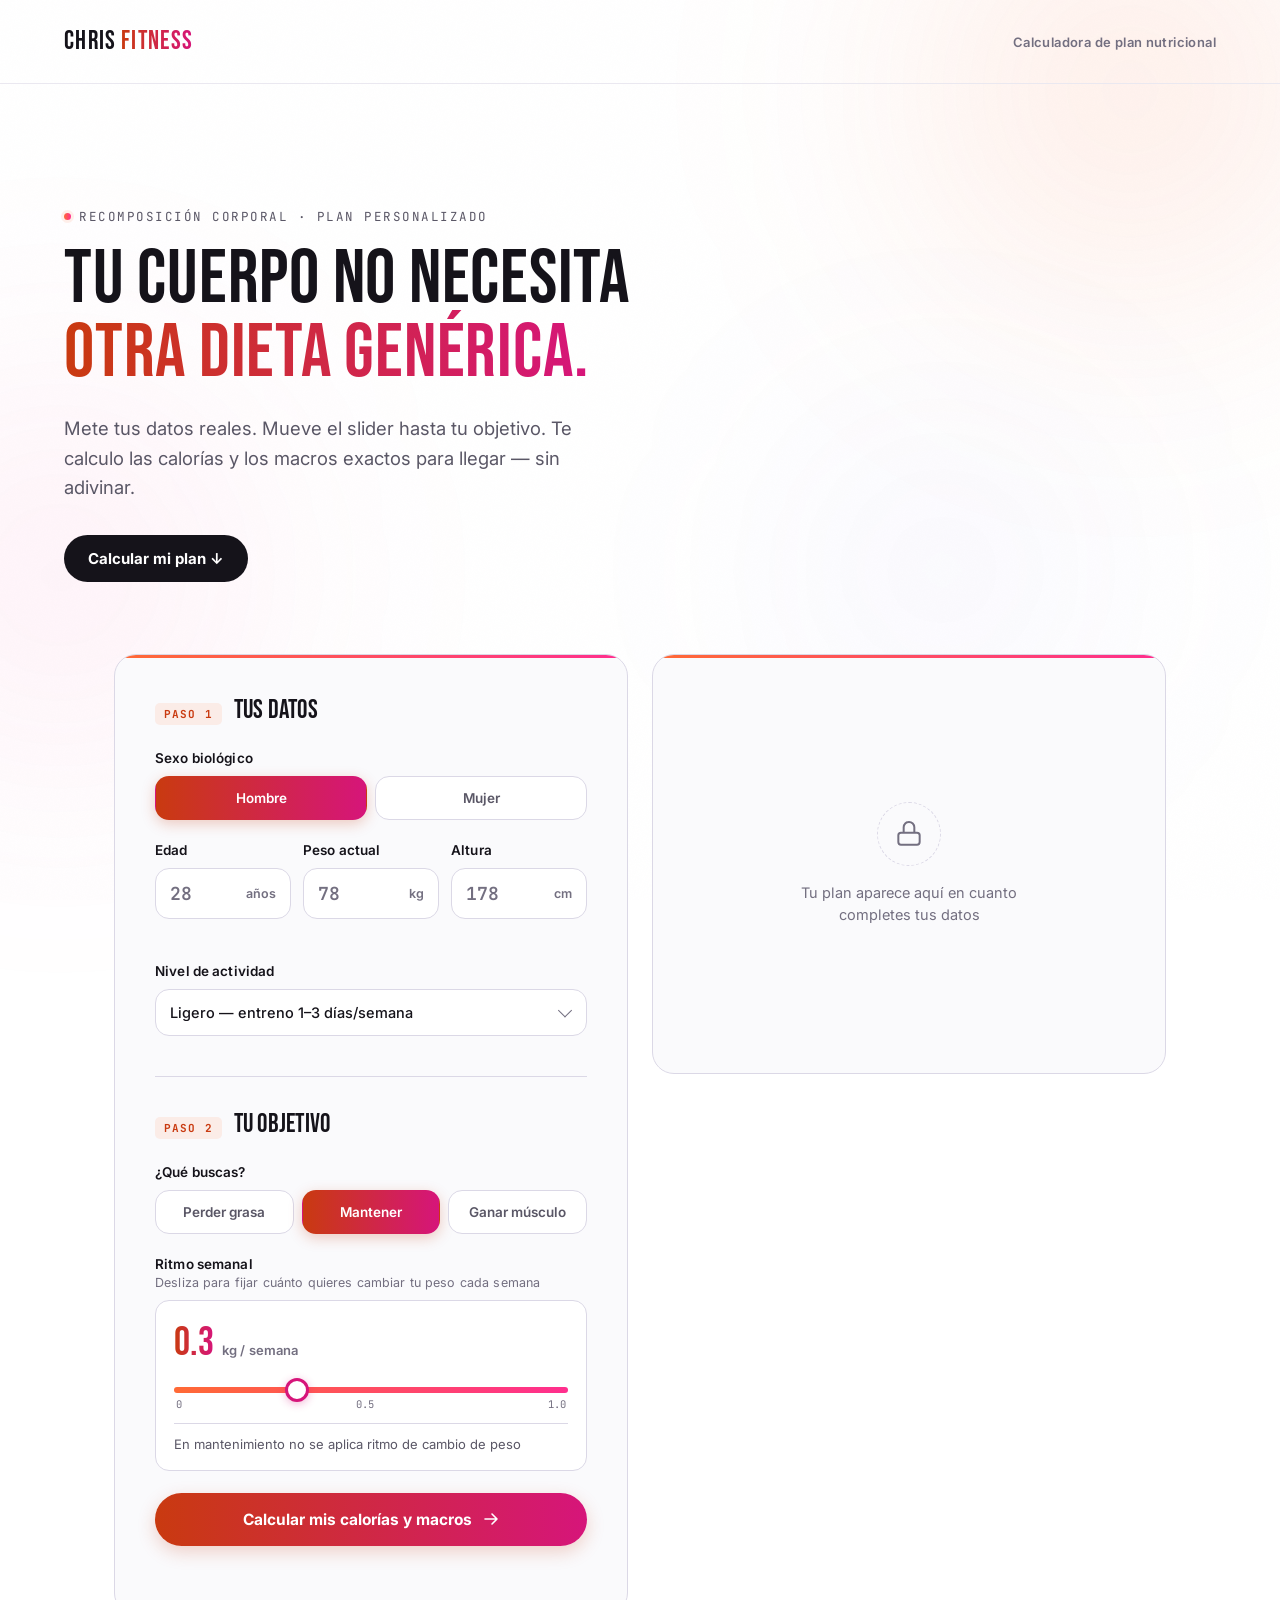
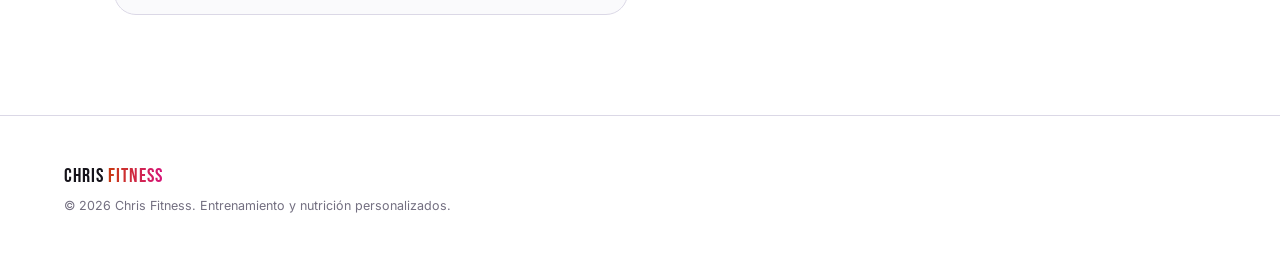
==== commit d9f7d083: "Add favicon link to index.html" ====
--- a/index.html
+++ b/index.html
@@ -11,6 +11,7 @@
 <link href="https://fonts.googleapis.com/css2?family=Bebas+Neue&family=Inter:wght@400;500;600;700;800&family=JetBrains+Mono:wght@400;500;600&display=swap" rel="stylesheet">
 
 <link rel="stylesheet" href="style.css">
+<link rel="icon" type="image/png" href="icon.png">
 </head>
 <body>
 
